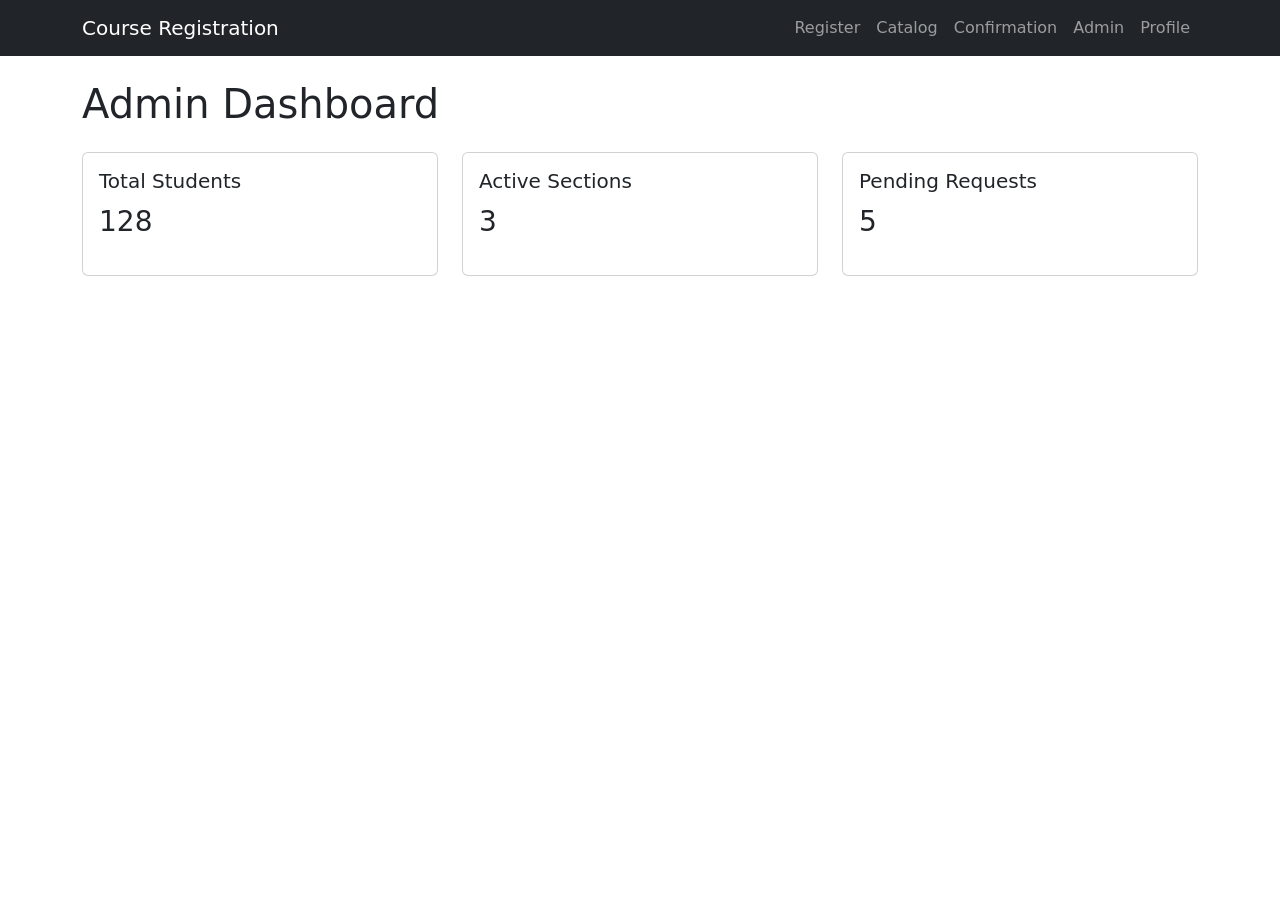
==== admin-dashboard.html @ b23a7f28 "Add admin dashboard and student profile pages" ====
<!DOCTYPE html>
<html lang="en">
<head>
  <meta charset="UTF-8">
  <meta name="viewport" content="width=device-width, initial-scale=1.0">
  <title>Admin Dashboard - Course Registration System</title>
  <link href="https://cdn.jsdelivr.net/npm/bootstrap@5.3.3/dist/css/bootstrap.min.css" rel="stylesheet">
  <link rel="stylesheet" href="css/styles.css">
</head>
<body>
  <nav class="navbar navbar-expand-lg navbar-dark bg-dark mb-4">
  <div class="container">
    <a class="navbar-brand" href="index.html">Course Registration</a>
    <button class="navbar-toggler" type="button" data-bs-toggle="collapse" data-bs-target="#navMenu">
      <span class="navbar-toggler-icon"></span>
    </button>
    <div class="collapse navbar-collapse" id="navMenu">
      <ul class="navbar-nav ms-auto">
        <li class="nav-item"><a class="nav-link" href="student-registration.html">Register</a></li>
        <li class="nav-item"><a class="nav-link" href="course-catalog.html">Catalog</a></li>
        <li class="nav-item"><a class="nav-link" href="enrollment-confirmation.html">Confirmation</a></li>
        <li class="nav-item"><a class="nav-link" href="admin-dashboard.html">Admin</a></li>
        <li class="nav-item"><a class="nav-link" href="student-profile.html">Profile</a></li>
      </ul>
    </div>
  </div>
</nav>
  <div class="container">
    <h1 class="mb-4">Admin Dashboard</h1>
    <div class="row">
      <div class="col-md-4"><div class="card p-3 mb-3"><h5>Total Students</h5><p class="fs-3">128</p></div></div>
      <div class="col-md-4"><div class="card p-3 mb-3"><h5>Active Sections</h5><p class="fs-3">3</p></div></div>
      <div class="col-md-4"><div class="card p-3 mb-3"><h5>Pending Requests</h5><p class="fs-3">5</p></div></div>
    </div>
  </div>
  <script src="https://cdn.jsdelivr.net/npm/bootstrap@5.3.3/dist/js/bootstrap.bundle.min.js"></script>
</body>
</html>
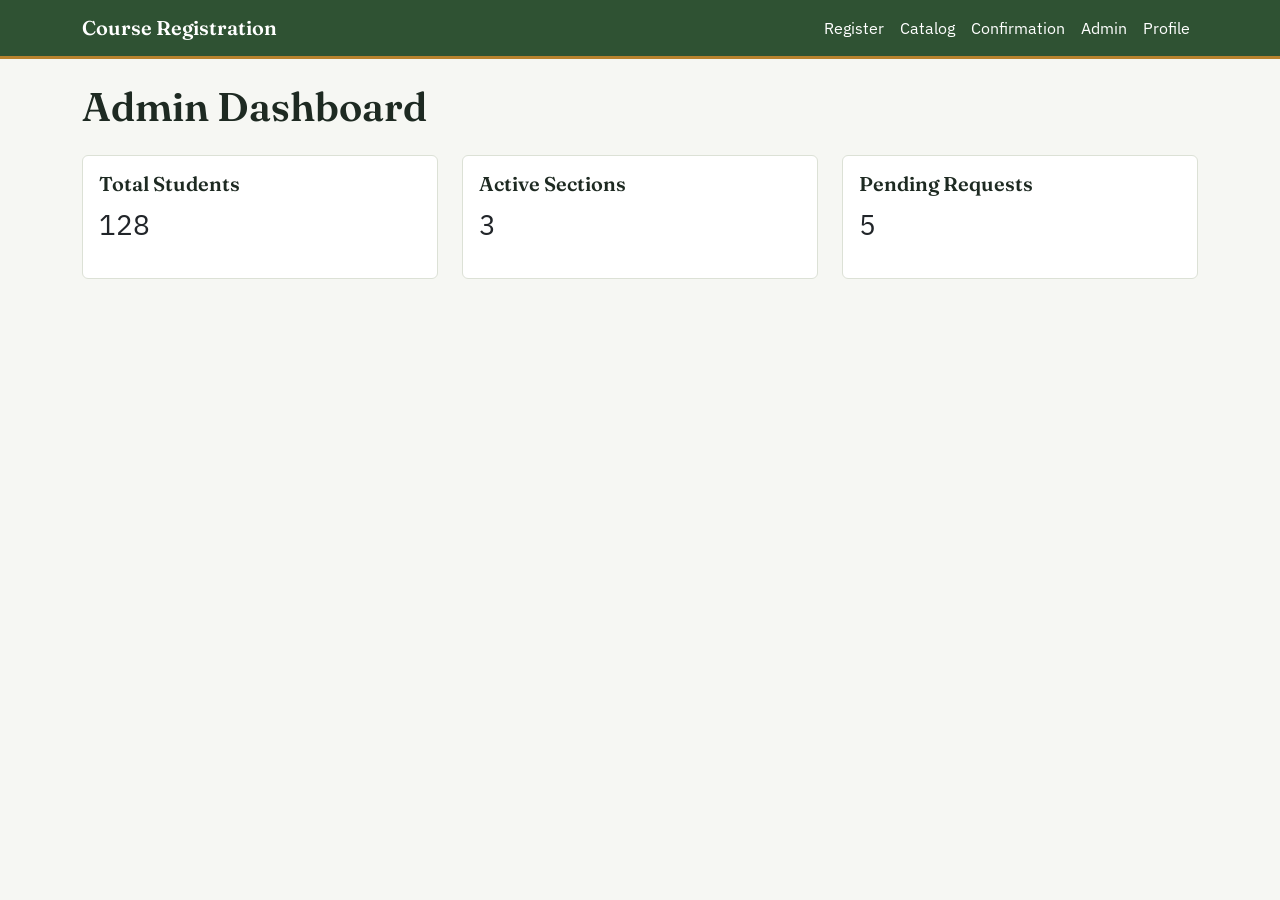
==== commit c834d095: "Add JSON data layer, login page, and shared JS navbar" ====
--- a/admin-dashboard.html
+++ b/admin-dashboard.html
@@ -5,7 +5,10 @@
   <meta name="viewport" content="width=device-width, initial-scale=1.0">
   <title>Admin Dashboard - Course Registration System</title>
   <link href="https://cdn.jsdelivr.net/npm/bootstrap@5.3.3/dist/css/bootstrap.min.css" rel="stylesheet">
-  <link rel="stylesheet" href="css/styles.css">
+    <link rel="preconnect" href="https://fonts.googleapis.com">
+    <link rel="preconnect" href="https://fonts.gstatic.com" crossorigin>
+    <link href="https://fonts.googleapis.com/css2?family=Fraunces:opsz,wght@9..144,400;9..144,600;9..144,700&family=IBM+Plex+Sans:wght@400;500;600&family=IBM+Plex+Mono:wght@500;600&display=swap" rel="stylesheet">
+    <link rel="stylesheet" href="css/styles.css">
 </head>
 <body>
   <nav class="navbar navbar-expand-lg navbar-dark bg-dark mb-4">
@@ -34,5 +37,6 @@
     </div>
   </div>
   <script src="https://cdn.jsdelivr.net/npm/bootstrap@5.3.3/dist/js/bootstrap.bundle.min.js"></script>
+    <script src="js/data.js"></script>
 </body>
 </html>
--- a/css/styles.css
+++ b/css/styles.css
@@ -0,0 +1,92 @@
+/* Course Registration System - shared styles */
+
+:root {
+  --color-bg: #F6F7F3;
+  --color-surface: #FFFFFF;
+  --color-ink: #1E2A22;
+  --color-muted: #5B6259;
+  --color-border: #DCE1D6;
+  --color-brand: #2F5233;
+  --color-brand-dark: #1F3A22;
+  --color-accent: #B9822E;
+  --color-danger: #9C3B3B;
+
+  --font-display: 'Fraunces', serif;
+  --font-body: 'IBM Plex Sans', sans-serif;
+  --font-mono: 'IBM Plex Mono', monospace;
+}
+
+body {
+  background-color: var(--color-bg);
+  color: var(--color-ink);
+  font-family: var(--font-body);
+}
+
+h1, h2, h3, h4, h5, h6,
+.navbar-brand {
+  font-family: var(--font-display);
+  font-weight: 600;
+  color: var(--color-ink);
+}
+
+a { color: var(--color-brand); }
+a:hover { color: var(--color-brand-dark); }
+
+.navbar {
+  background-color: var(--color-brand) !important;
+  border-bottom: 3px solid var(--color-accent);
+}
+.navbar-brand, .nav-link {
+  color: #FFFFFF !important;
+}
+.nav-link:hover { color: var(--color-accent) !important; }
+
+.card {
+  background-color: var(--color-surface);
+  border: 1px solid var(--color-border);
+  border-radius: 6px;
+}
+.card-title { font-family: var(--font-display); }
+.card-subtitle { color: var(--color-muted) !important; }
+
+.btn-primary {
+  background-color: var(--color-brand);
+  border-color: var(--color-brand);
+}
+.btn-primary:hover {
+  background-color: var(--color-brand-dark);
+  border-color: var(--color-brand-dark);
+}
+
+.btn-outline-primary {
+  color: var(--color-brand);
+  border-color: var(--color-brand);
+}
+.btn-outline-primary:hover {
+  background-color: var(--color-brand);
+  border-color: var(--color-brand);
+}
+
+.form-control:focus, .form-select:focus {
+  border-color: var(--color-brand);
+  box-shadow: 0 0 0 0.2rem rgba(47, 82, 51, 0.15);
+}
+
+.text-muted { color: var(--color-muted) !important; }
+
+.course-code {
+  display: inline-block;
+  font-family: var(--font-mono);
+  font-size: 0.8rem;
+  font-weight: 600;
+  letter-spacing: 0.04em;
+  text-transform: uppercase;
+  background-color: var(--color-brand);
+  color: #FFFFFF;
+  padding: 0.15rem 0.5rem;
+  border-radius: 3px;
+}
+
+.badge-status-completed { background-color: var(--color-brand); }
+.badge-status-active { background-color: var(--color-accent); }
+.badge-status-failed { background-color: var(--color-danger); }
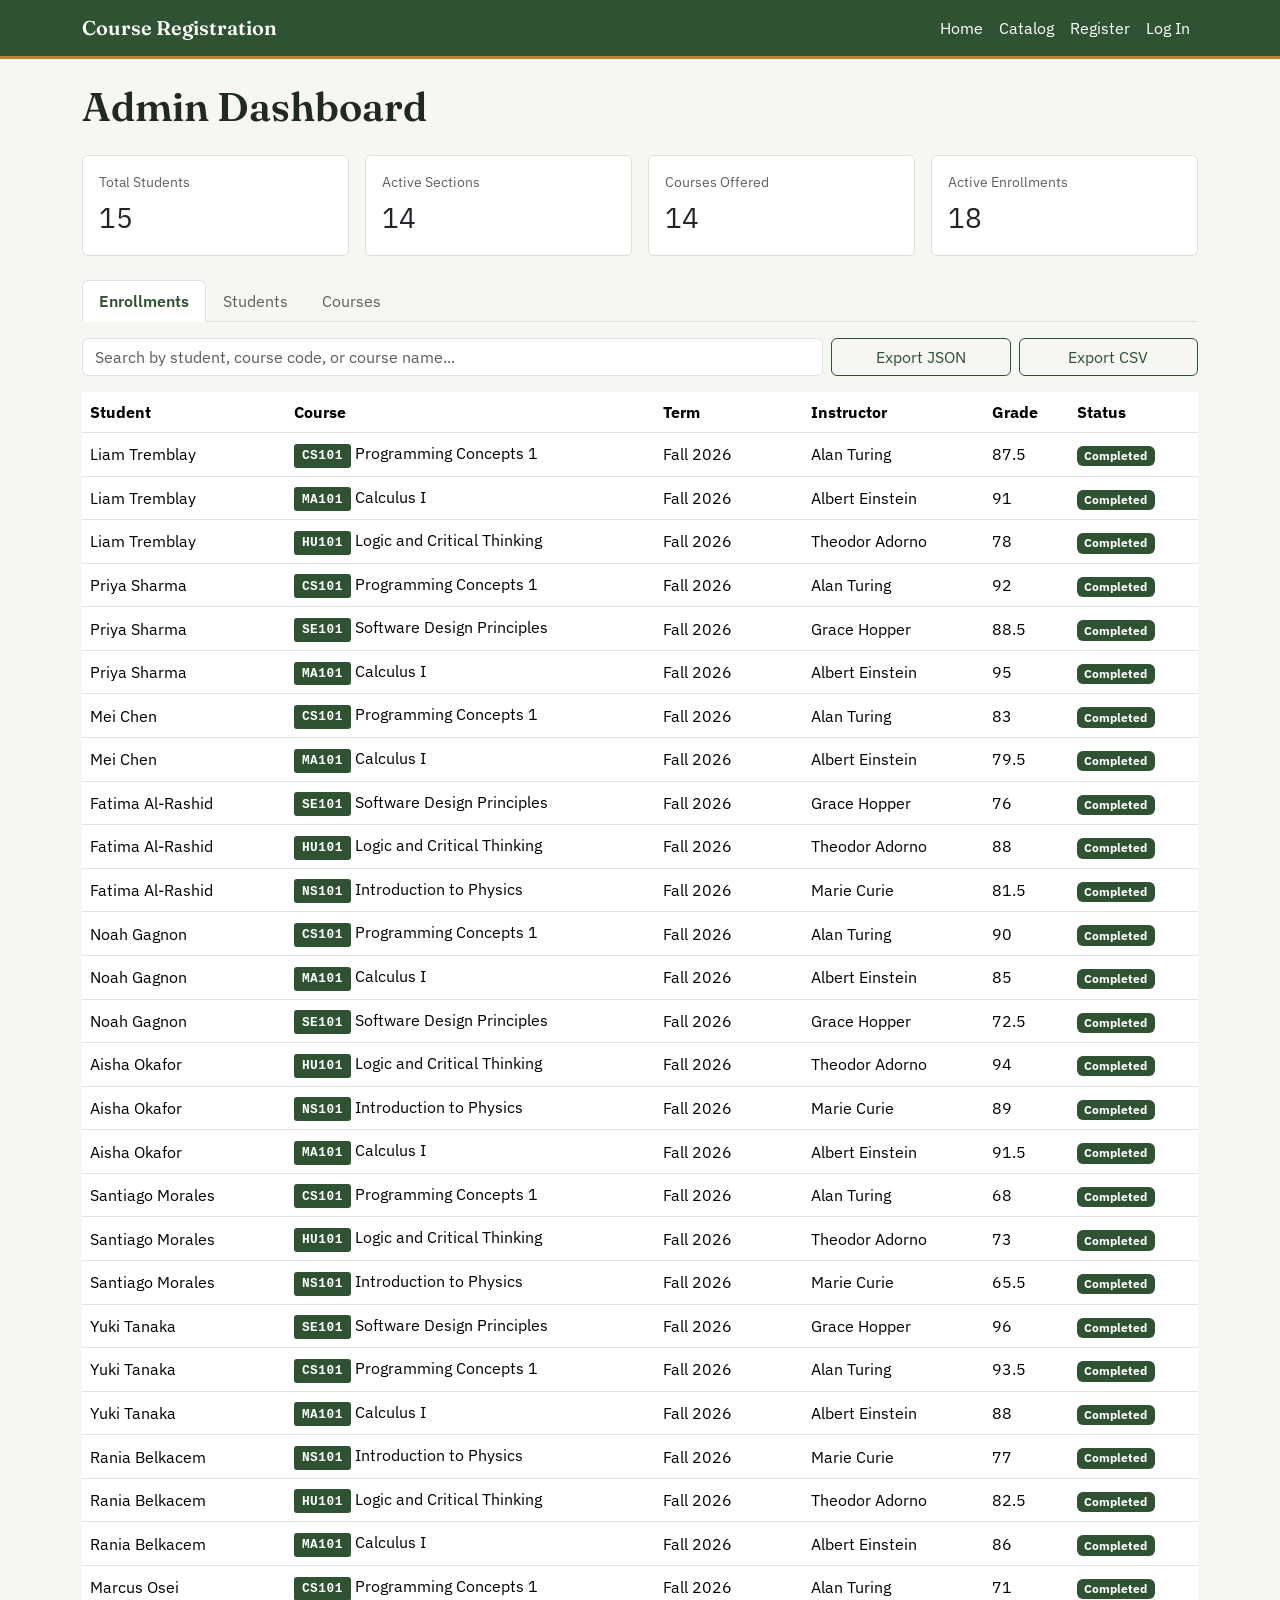
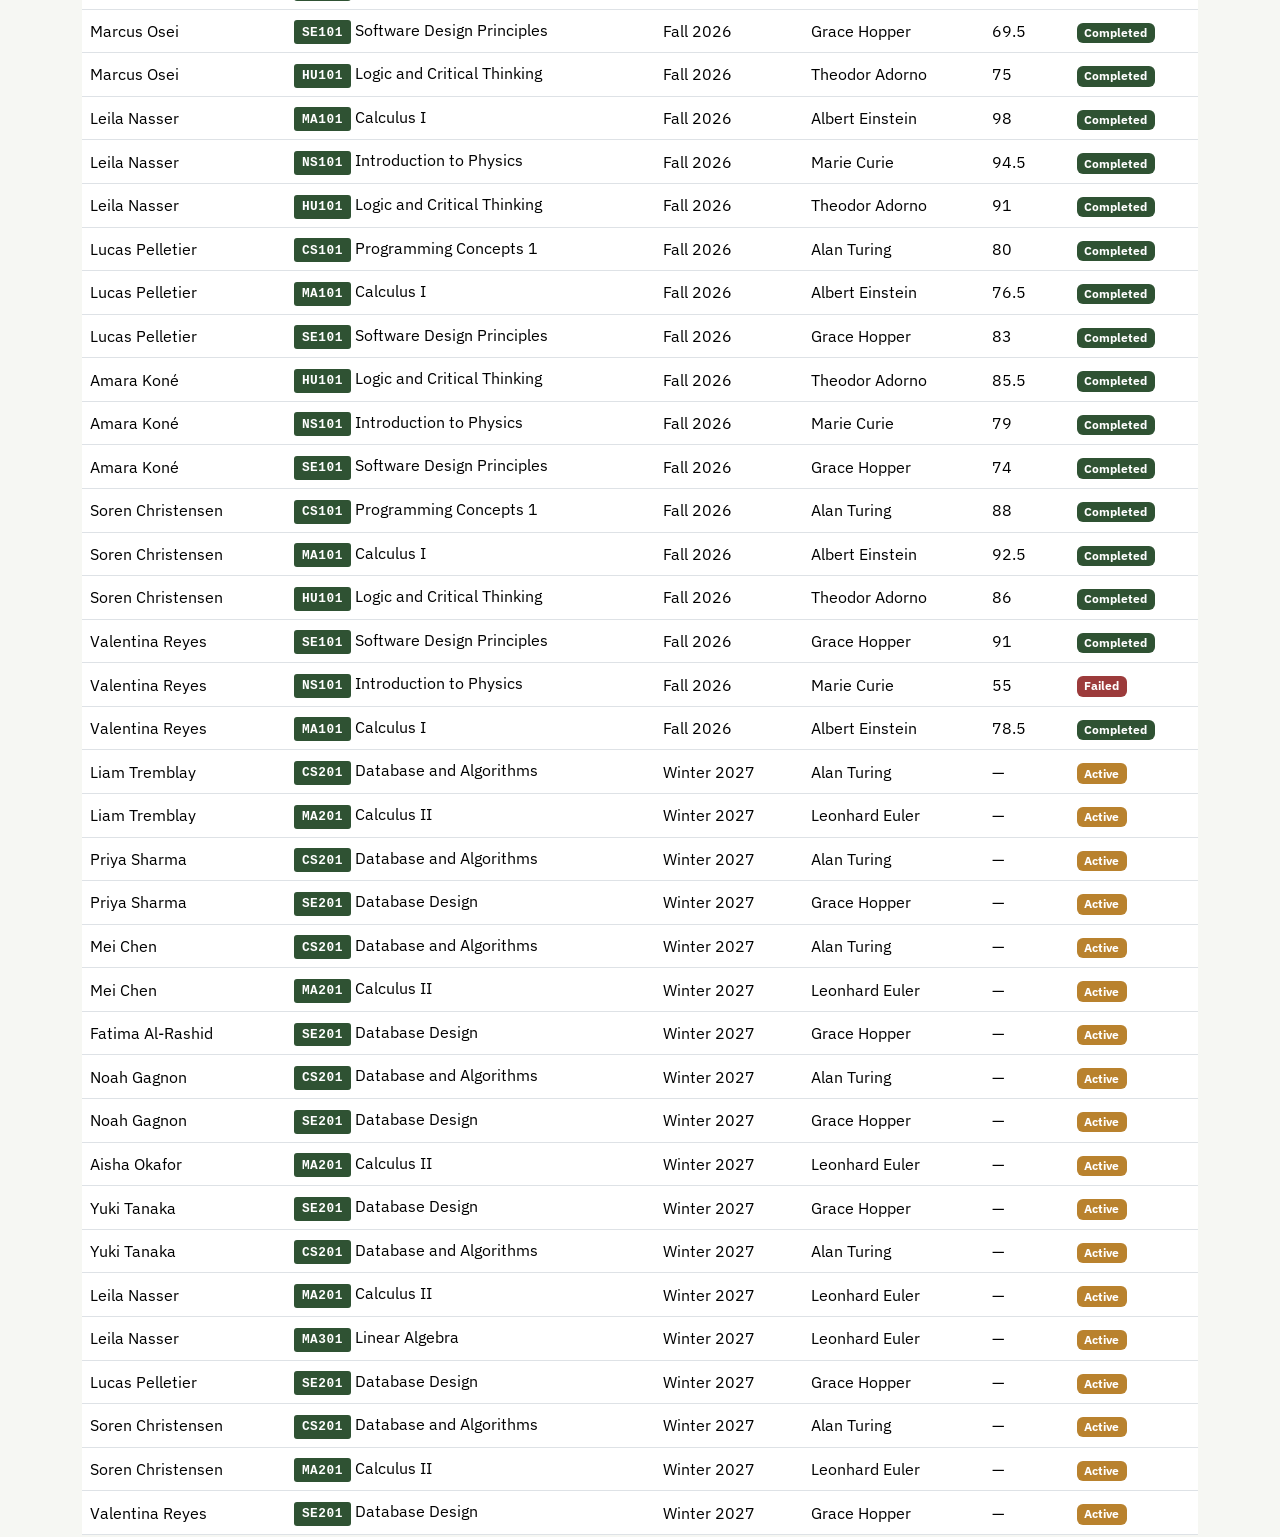
==== commit 96e80bb6: "Add dynamic profile and admin dashboard, confirmation modal, CSV export, and role-based navigation" ====
--- a/admin-dashboard.html
+++ b/admin-dashboard.html
@@ -7,36 +7,82 @@
   <link href="https://cdn.jsdelivr.net/npm/bootstrap@5.3.3/dist/css/bootstrap.min.css" rel="stylesheet">
     <link rel="preconnect" href="https://fonts.googleapis.com">
     <link rel="preconnect" href="https://fonts.gstatic.com" crossorigin>
-    <link href="https://fonts.googleapis.com/css2?family=Fraunces:opsz,wght@9..144,400;9..144,600;9..144,700&family=IBM+Plex+Sans:wght@400;500;600&family=IBM+Plex+Mono:wght@500;600&display=swap" rel="stylesheet">
+    <link href="https://fonts.googleapis.com/css2?family=Fraunces:opsz,wght@9..144,400..700&family=IBM+Plex+Mono:wght@500;600&family=IBM+Plex+Sans:wght@400;500;600&display=swap" rel="stylesheet">
     <link rel="stylesheet" href="css/styles.css">
 </head>
 <body>
-  <nav class="navbar navbar-expand-lg navbar-dark bg-dark mb-4">
-  <div class="container">
-    <a class="navbar-brand" href="index.html">Course Registration</a>
-    <button class="navbar-toggler" type="button" data-bs-toggle="collapse" data-bs-target="#navMenu">
-      <span class="navbar-toggler-icon"></span>
-    </button>
-    <div class="collapse navbar-collapse" id="navMenu">
-      <ul class="navbar-nav ms-auto">
-        <li class="nav-item"><a class="nav-link" href="student-registration.html">Register</a></li>
-        <li class="nav-item"><a class="nav-link" href="course-catalog.html">Catalog</a></li>
-        <li class="nav-item"><a class="nav-link" href="enrollment-confirmation.html">Confirmation</a></li>
-        <li class="nav-item"><a class="nav-link" href="admin-dashboard.html">Admin</a></li>
-        <li class="nav-item"><a class="nav-link" href="student-profile.html">Profile</a></li>
-      </ul>
+  <div class="container pb-5">
+    <h1 class="mb-4">Admin Dashboard</h1>
+
+    <div id="adminStats" class="row g-3 mb-4"></div>
+
+    <ul class="nav nav-tabs mb-3" id="adminTabs" role="tablist">
+      <li class="nav-item" role="presentation">
+        <button class="nav-link active" id="enrollments-tab" data-bs-toggle="tab"
+                data-bs-target="#enrollments-pane" type="button" role="tab"
+                aria-controls="enrollments-pane" aria-selected="true">Enrollments</button>
+      </li>
+      <li class="nav-item" role="presentation">
+        <button class="nav-link" id="students-tab" data-bs-toggle="tab"
+                data-bs-target="#students-pane" type="button" role="tab"
+                aria-controls="students-pane" aria-selected="false">Students</button>
+      </li>
+      <li class="nav-item" role="presentation">
+        <button class="nav-link" id="courses-tab" data-bs-toggle="tab"
+                data-bs-target="#courses-pane" type="button" role="tab"
+                aria-controls="courses-pane" aria-selected="false">Courses</button>
+      </li>
+    </ul>
+
+    <div class="tab-content">
+      <div class="tab-pane fade show active" id="enrollments-pane" role="tabpanel" aria-labelledby="enrollments-tab">
+        <div class="row g-2 mb-3">
+          <div class="col-md-8">
+            <input type="text" id="enrollmentSearch" class="form-control"
+                   placeholder="Search by student, course code, or course name...">
+          </div>
+          <div class="col-md-4 d-flex gap-2">
+            <button id="exportJsonBtn" class="btn btn-outline-primary w-100">Export JSON</button>
+            <button id="exportCsvBtn" class="btn btn-outline-primary w-100">Export CSV</button>
+          </div>
+        </div>
+        <div class="table-responsive">
+          <table class="table table-hover align-middle">
+            <thead>
+              <tr><th>Student</th><th>Course</th><th>Term</th><th>Instructor</th><th>Grade</th><th>Status</th></tr>
+            </thead>
+            <tbody id="enrollmentsBody"></tbody>
+          </table>
+        </div>
+      </div>
+
+      <div class="tab-pane fade" id="students-pane" role="tabpanel" aria-labelledby="students-tab">
+        <div class="table-responsive">
+          <table class="table table-hover align-middle">
+            <thead>
+              <tr><th>ID</th><th>Name</th><th>Email</th><th>Credits</th><th>Average</th></tr>
+            </thead>
+            <tbody id="studentsBody"></tbody>
+          </table>
+        </div>
+      </div>
+
+      <div class="tab-pane fade" id="courses-pane" role="tabpanel" aria-labelledby="courses-tab">
+        <div class="table-responsive">
+          <table class="table table-hover align-middle">
+            <thead>
+              <tr><th>Code</th><th>Course</th><th>Department</th><th>Credits</th><th>Sections</th><th>Seats free</th></tr>
+            </thead>
+            <tbody id="coursesBody"></tbody>
+          </table>
+        </div>
+      </div>
     </div>
   </div>
-</nav>
-  <div class="container">
-    <h1 class="mb-4">Admin Dashboard</h1>
-    <div class="row">
-      <div class="col-md-4"><div class="card p-3 mb-3"><h5>Total Students</h5><p class="fs-3">128</p></div></div>
-      <div class="col-md-4"><div class="card p-3 mb-3"><h5>Active Sections</h5><p class="fs-3">3</p></div></div>
-      <div class="col-md-4"><div class="card p-3 mb-3"><h5>Pending Requests</h5><p class="fs-3">5</p></div></div>
-    </div>
-  </div>
+
   <script src="https://cdn.jsdelivr.net/npm/bootstrap@5.3.3/dist/js/bootstrap.bundle.min.js"></script>
-    <script src="js/data.js"></script>
+  <script src="js/data.js"></script>
+  <script src="js/main.js"></script>
+  <script src="js/admin.js"></script>
 </body>
 </html>
--- a/css/styles.css
+++ b/css/styles.css
@@ -89,4 +89,24 @@
 
 .badge-status-completed { background-color: var(--color-brand); }
 .badge-status-active { background-color: var(--color-accent); }
-.badge-status-failed { background-color: var(--color-danger); }+.badge-status-failed { background-color: var(--color-danger); }
+.nav-link.active {
+  color: var(--color-accent) !important;
+  font-weight: 600;
+}
+
+.nav-user {
+  color: rgba(255, 255, 255, 0.75);
+  font-size: 0.875rem;
+  padding: 0.5rem;
+}
+
+.nav-tabs .nav-link {
+  color: var(--color-muted) !important;
+}
+.nav-tabs .nav-link.active {
+  color: var(--color-brand) !important;
+  border-bottom-color: var(--color-surface);
+}
+
+.badge-status-dropped { background-color: var(--color-muted); }
